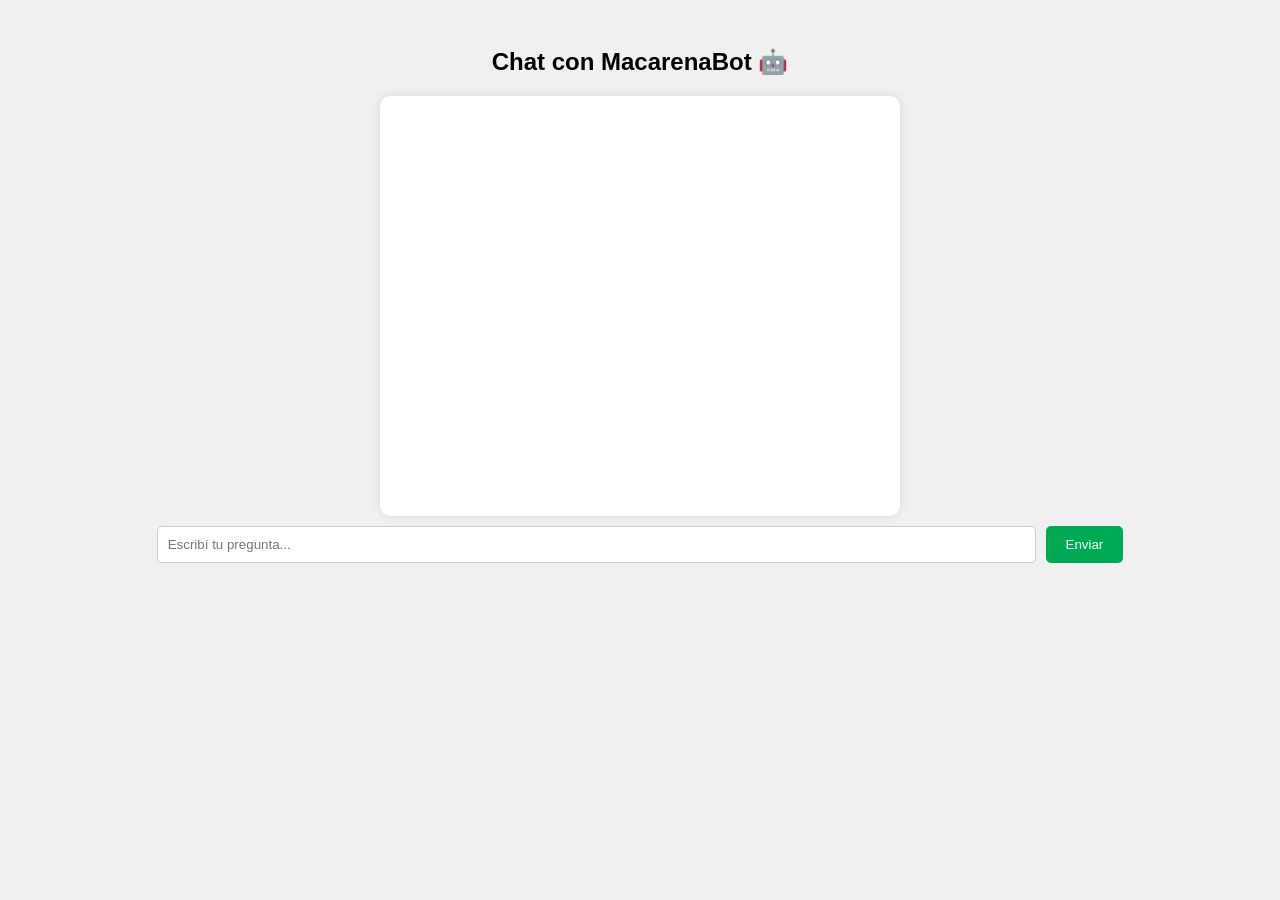
==== chatbot.html @ 209d799b "Agregar chatbot.html" ====
<!DOCTYPE html>
<html lang="es">
<head>
  <meta charset="UTF-8">
  <title>MacarenaBot 🤖</title>
  <style>
    body { font-family: sans-serif; background: #f0f0f0; padding: 20px; }
    #chatbox {
      width: 100%; max-width: 500px; height: 400px;
      background: #fff; border-radius: 10px; padding: 10px;
      margin: 0 auto; overflow-y: auto; box-shadow: 0 0 10px rgba(0,0,0,0.1);
    }
    .user { text-align: right; margin: 5px 0; color: #333; }
    .bot { text-align: left; margin: 5px 0; color: #0a5; }
    #controls { display: flex; justify-content: center; margin-top: 10px; }
    input[type="text"] {
      width: 70%; padding: 10px; border-radius: 5px;
      border: 1px solid #ccc; margin-right: 10px;
    }
    button {
      padding: 10px 20px; background: #0a5;
      color: white; border: none; border-radius: 5px;
    }
  </style>
</head>
<body>

  <h2 style="text-align:center;">Chat con MacarenaBot 🤖</h2>
  <div id="chatbox"></div>

  <div id="controls">
    <input type="text" id="userInput" placeholder="Escribí tu pregunta...">
    <button onclick="sendMessage()">Enviar</button>
  </div>

  <script>
    const token = "OA4QH7R5ROIWX4DZTC4FQIL6AWY26SQX"; // 🔐 Poné tu token de Wit.ai acá

    async function getWitResponse(message) {
      const response = await fetch("https://api.wit.ai/message?v=20240727&q=" + encodeURIComponent(message), {
        headers: {
          "Authorization": "Bearer " + token
        }
      });
      return await response.json();
    }

    async function sendMessage() {
      const input = document.getElementById("userInput");
      const message = input.value.trim();
      if (!message) return;

      appendMessage("user", message);
      input.value = "";

      try {
        const witData = await getWitResponse(message);
        const intent = witData.intents[0]?.name || "";
        let reply = "Lo siento, no entiendo eso todavía.";

        // 👉 Acá van todas las respuestas por intención:
        if (intent === "info_estudios") {
          reply = "Estoy estudiando para ser Analista de Sistemas en ORT y también Ingeniería en Informática en UADE.";
        } else if (intent === "info_experiencia") {
          reply = "Sí, tengo experiencia en soporte técnico dentro de una holding fintech.";
        } else if (intent === "saludo") {
          reply = "¡Hola! Soy MacarenaBot, ¿en qué te puedo ayudar?";
        } else if (intent === "despedida") {
          reply = "¡Hasta luego! 😊";
        } else if (intent === "linkedin") {
          reply = "Podés contactarme o ver mi perfil profesional acá 👉 [LinkedIn](https://www.linkedin.com/in/TU_USUARIO)";
        } else if (intent === "proyectos") {
          reply = "Sí, podés ver mis proyectos personales en esta misma web. También tengo código subido en GitHub 👉 https://github.com/TU_USUARIO";
        }

        appendMessage("bot", reply);
      } catch (error) {
        console.error("Error al conectar con Wit.ai:", error);
        appendMessage("bot", "Ups... hubo un problema al responder.");
      }
    }

    function appendMessage(sender, text) {
      const chatbox = document.getElementById("chatbox");
      const messageElem = document.createElement("div");
      messageElem.className = sender;

      // 👇 Esto permite mostrar links correctamente (si usás Markdown manual simple)
      if (text.includes("[") && text.includes("](")) {
        const tempDiv = document.createElement("div");
        tempDiv.innerHTML = text.replace(/\[([^\]]+)\]\(([^)]+)\)/g, `<a href="$2" target="_blank">$1</a>`);
        messageElem.innerHTML = tempDiv.innerHTML;
      } else {
        messageElem.textContent = text;
      }

      chatbox.appendChild(messageElem);
      chatbox.scrollTop = chatbox.scrollHeight;
    }
  </script>
</body>
</html>
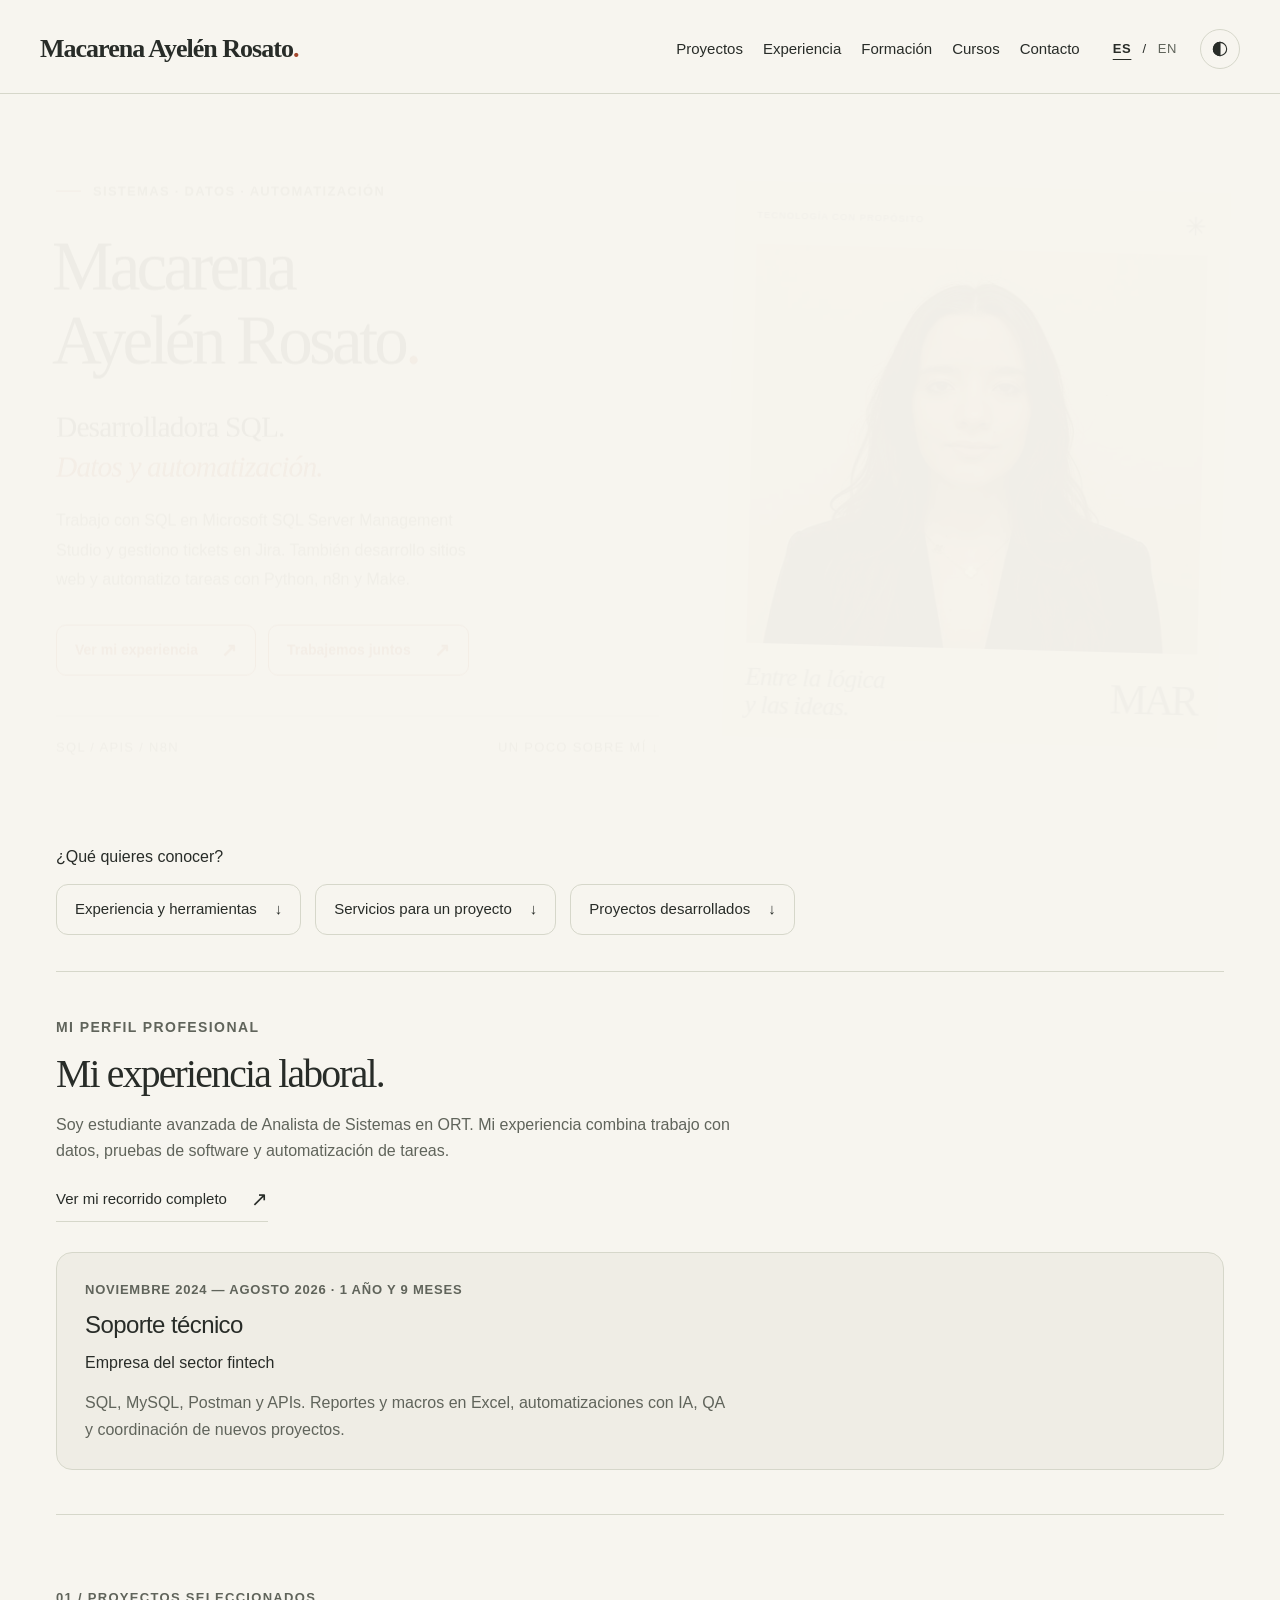
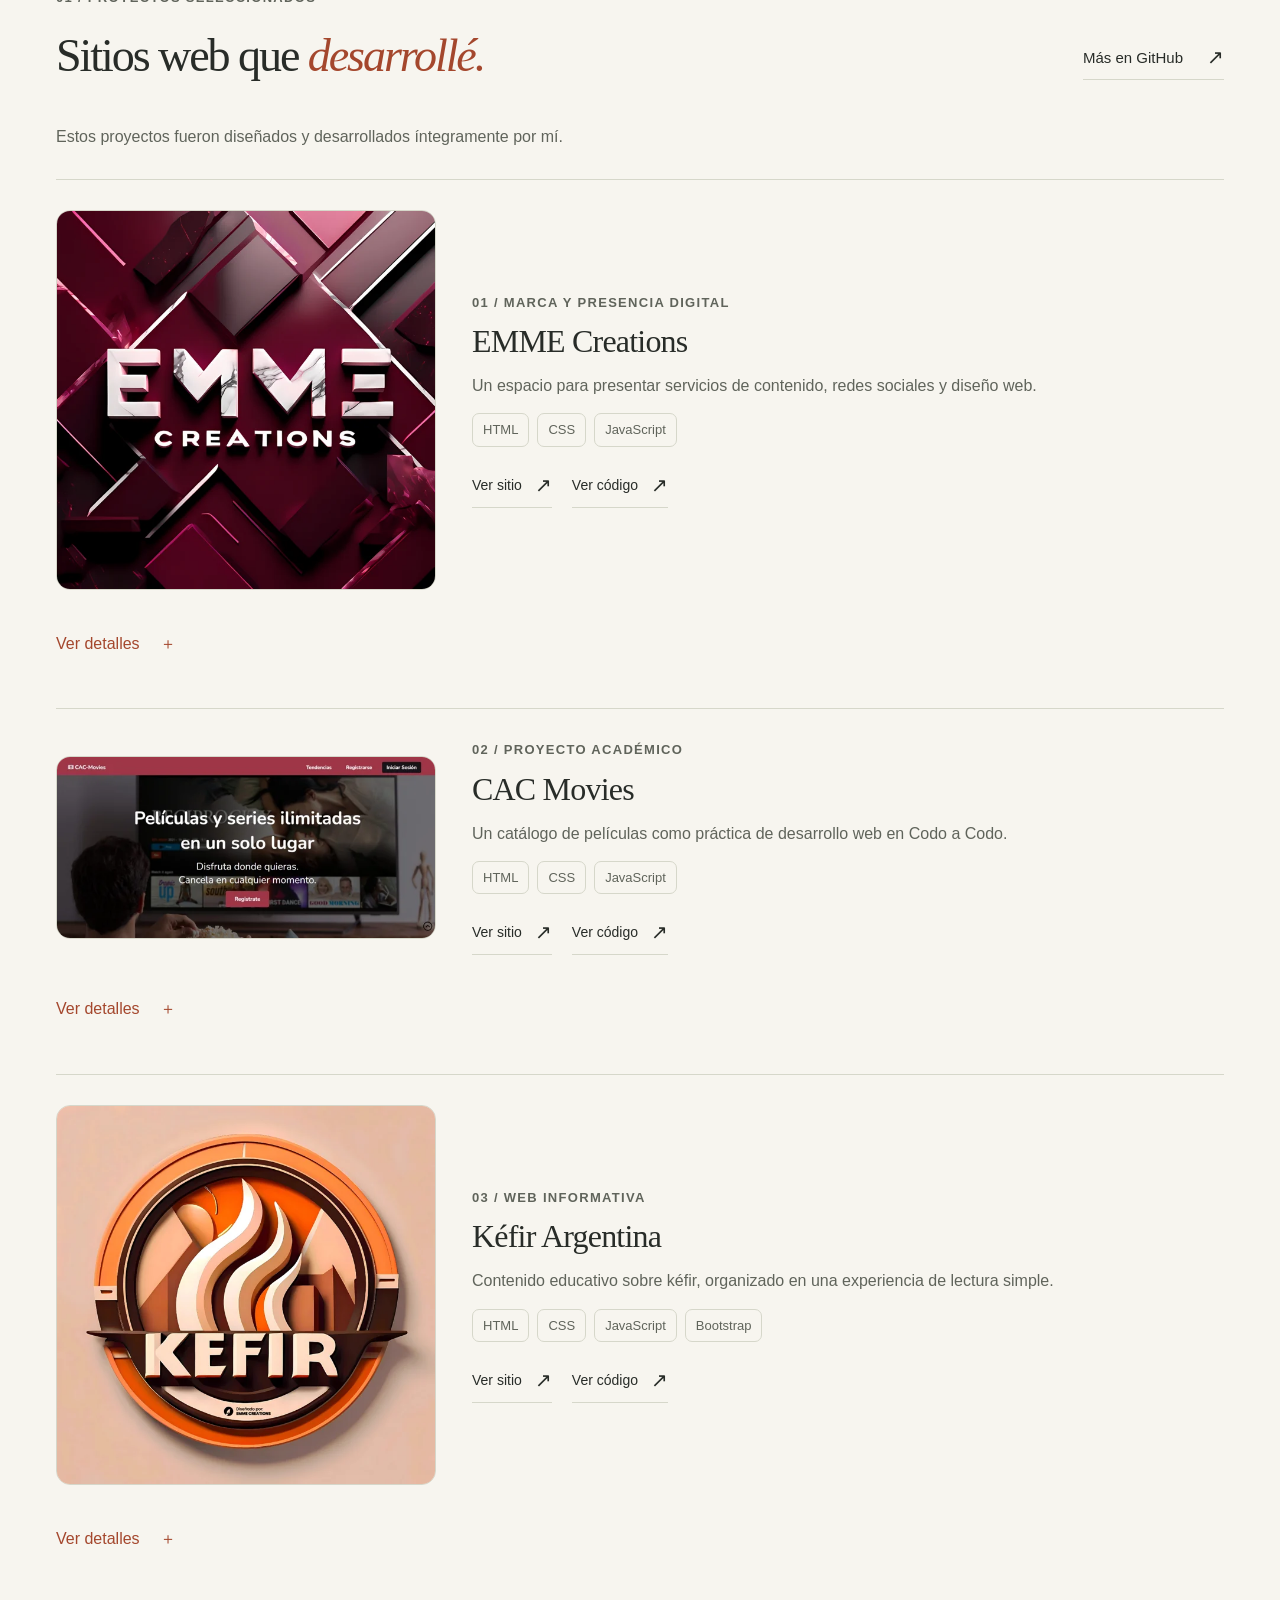
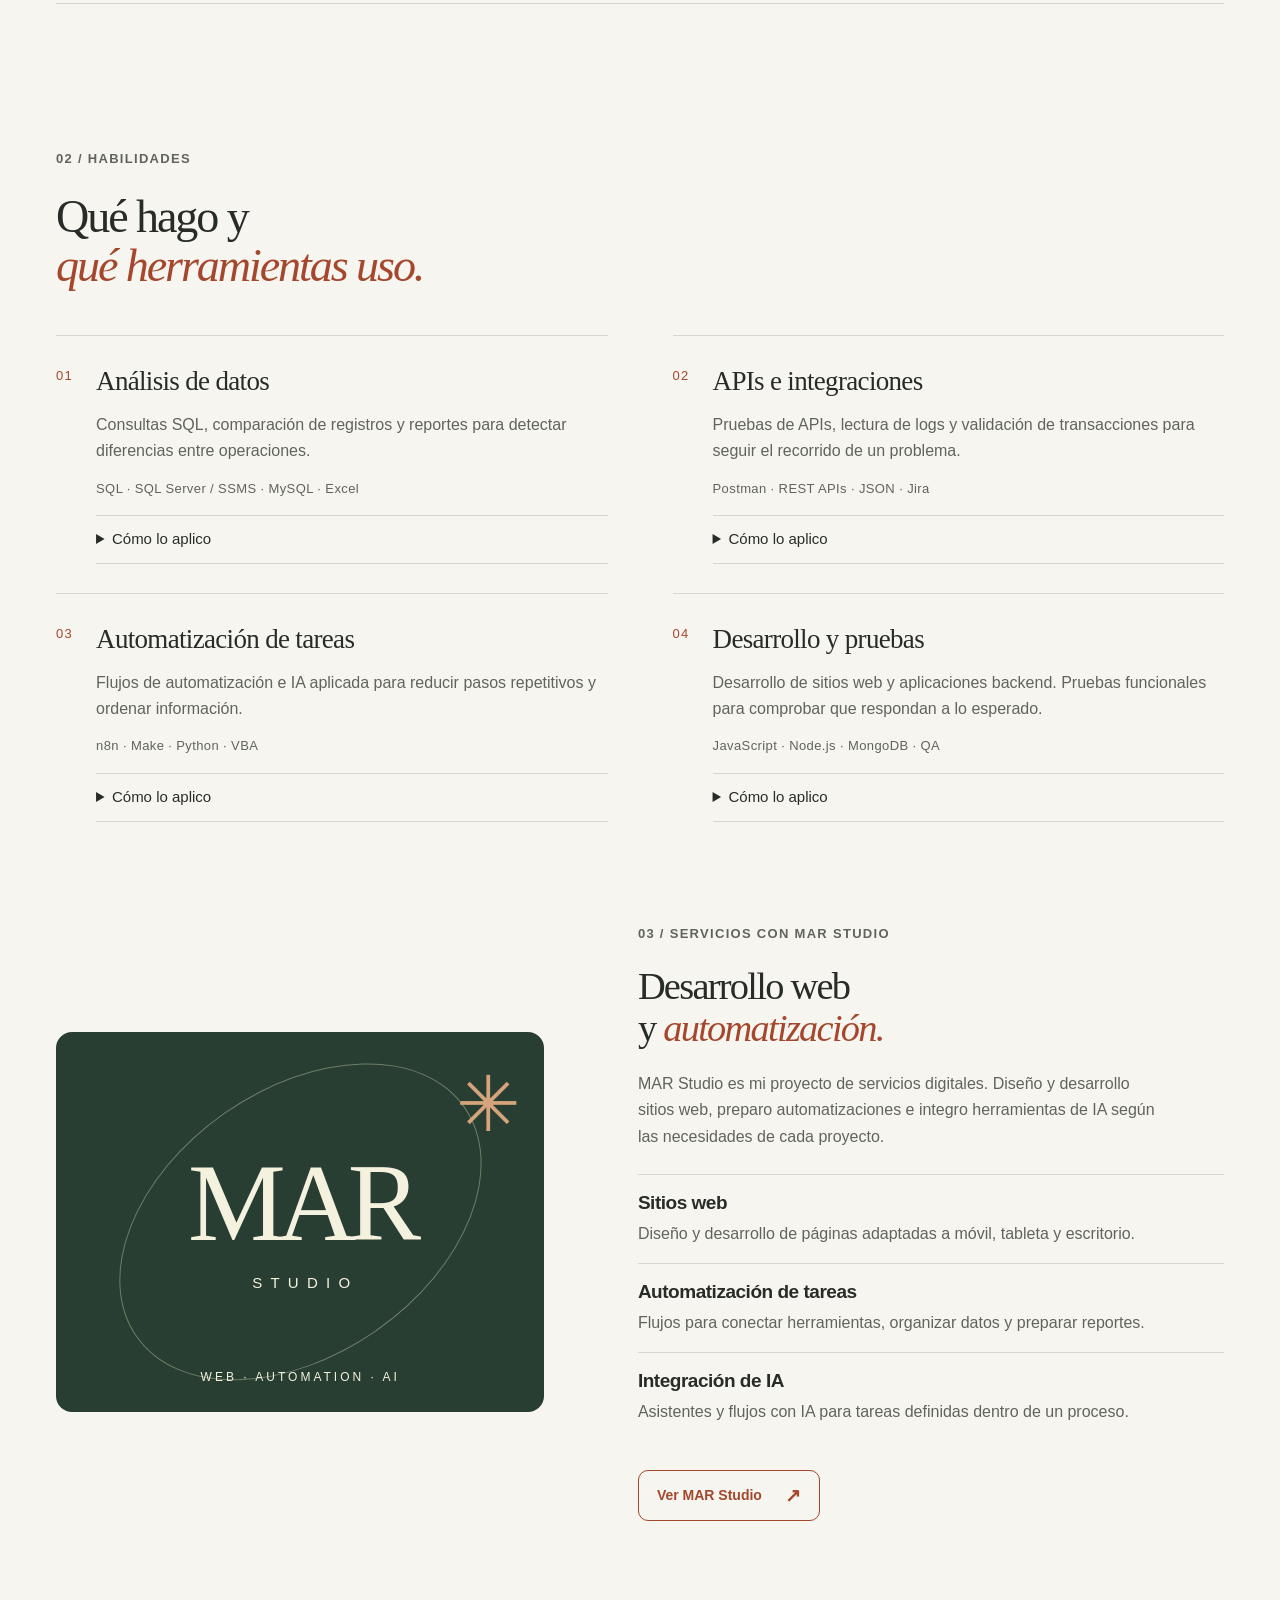
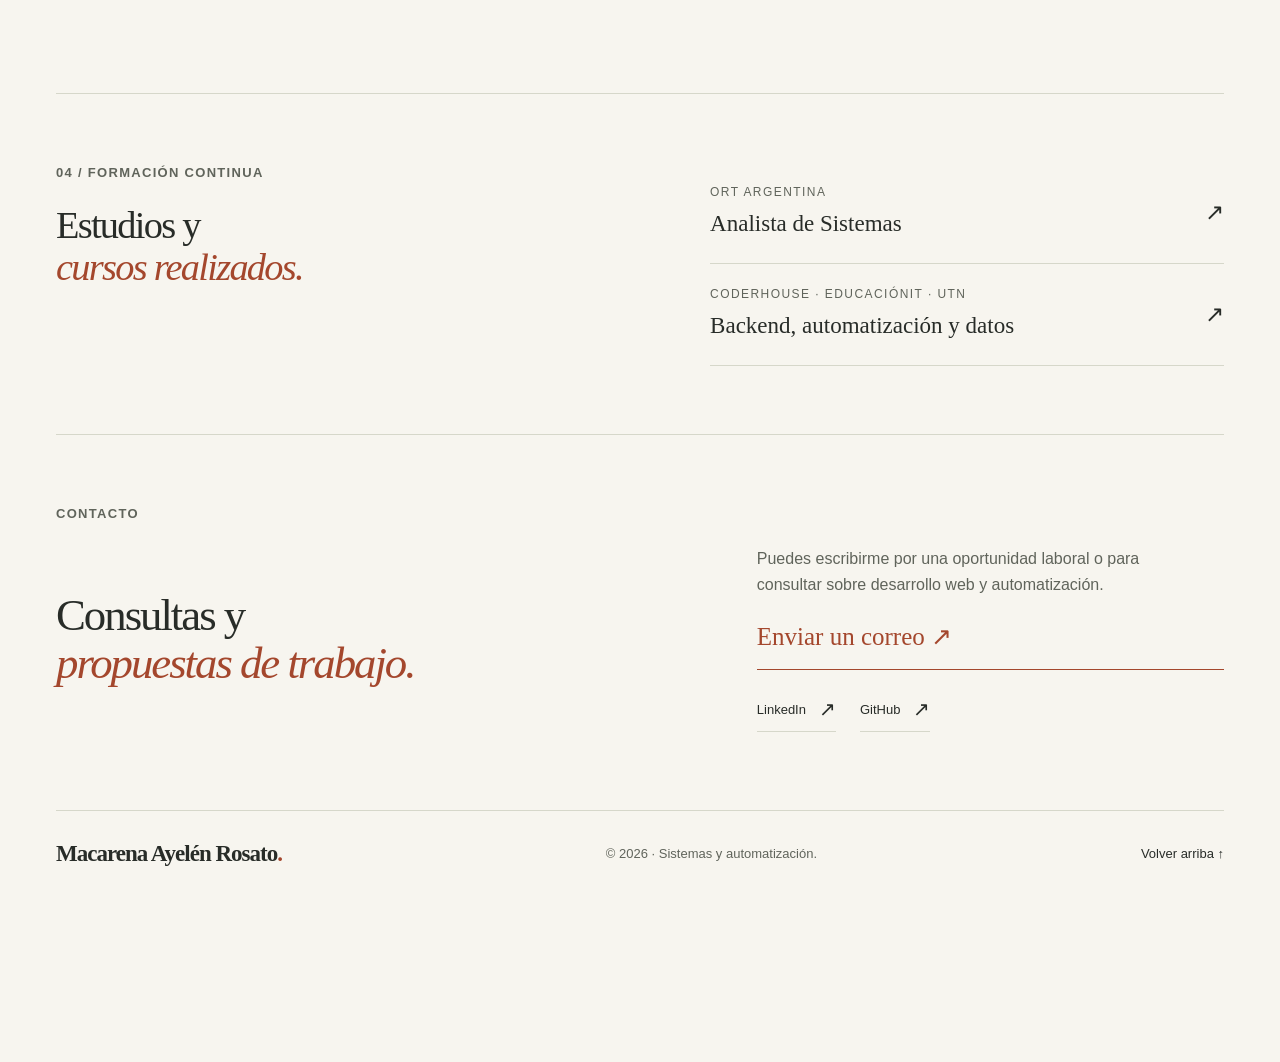
==== commit 7e789bbb: "Publica el portafolio de Macarena Ayelén Rosato" ====
--- a/chatbot.html
+++ b/chatbot.html
@@ -1,102 +1 @@
-<!DOCTYPE html>
-<html lang="es">
-<head>
-  <meta charset="UTF-8">
-  <title>MacarenaBot 🤖</title>
-  <style>
-    body { font-family: sans-serif; background: #f0f0f0; padding: 20px; }
-    #chatbox {
-      width: 100%; max-width: 500px; height: 400px;
-      background: #fff; border-radius: 10px; padding: 10px;
-      margin: 0 auto; overflow-y: auto; box-shadow: 0 0 10px rgba(0,0,0,0.1);
-    }
-    .user { text-align: right; margin: 5px 0; color: #333; }
-    .bot { text-align: left; margin: 5px 0; color: #0a5; }
-    #controls { display: flex; justify-content: center; margin-top: 10px; }
-    input[type="text"] {
-      width: 70%; padding: 10px; border-radius: 5px;
-      border: 1px solid #ccc; margin-right: 10px;
-    }
-    button {
-      padding: 10px 20px; background: #0a5;
-      color: white; border: none; border-radius: 5px;
-    }
-  </style>
-</head>
-<body>
-
-  <h2 style="text-align:center;">Chat con MacarenaBot 🤖</h2>
-  <div id="chatbox"></div>
-
-  <div id="controls">
-    <input type="text" id="userInput" placeholder="Escribí tu pregunta...">
-    <button onclick="sendMessage()">Enviar</button>
-  </div>
-
-  <script>
-    const token = "OA4QH7R5ROIWX4DZTC4FQIL6AWY26SQX"; // 🔐 Poné tu token de Wit.ai acá
-
-    async function getWitResponse(message) {
-      const response = await fetch("https://api.wit.ai/message?v=20240727&q=" + encodeURIComponent(message), {
-        headers: {
-          "Authorization": "Bearer " + token
-        }
-      });
-      return await response.json();
-    }
-
-    async function sendMessage() {
-      const input = document.getElementById("userInput");
-      const message = input.value.trim();
-      if (!message) return;
-
-      appendMessage("user", message);
-      input.value = "";
-
-      try {
-        const witData = await getWitResponse(message);
-        const intent = witData.intents[0]?.name || "";
-        let reply = "Lo siento, no entiendo eso todavía.";
-
-        // 👉 Acá van todas las respuestas por intención:
-        if (intent === "info_estudios") {
-          reply = "Estoy estudiando para ser Analista de Sistemas en ORT y también Ingeniería en Informática en UADE.";
-        } else if (intent === "info_experiencia") {
-          reply = "Sí, tengo experiencia en soporte técnico dentro de una holding fintech.";
-        } else if (intent === "saludo") {
-          reply = "¡Hola! Soy MacarenaBot, ¿en qué te puedo ayudar?";
-        } else if (intent === "despedida") {
-          reply = "¡Hasta luego! 😊";
-        } else if (intent === "linkedin") {
-          reply = "Podés contactarme o ver mi perfil profesional acá 👉 [LinkedIn](https://www.linkedin.com/in/TU_USUARIO)";
-        } else if (intent === "proyectos") {
-          reply = "Sí, podés ver mis proyectos personales en esta misma web. También tengo código subido en GitHub 👉 https://github.com/TU_USUARIO";
-        }
-
-        appendMessage("bot", reply);
-      } catch (error) {
-        console.error("Error al conectar con Wit.ai:", error);
-        appendMessage("bot", "Ups... hubo un problema al responder.");
-      }
-    }
-
-    function appendMessage(sender, text) {
-      const chatbox = document.getElementById("chatbox");
-      const messageElem = document.createElement("div");
-      messageElem.className = sender;
-
-      // 👇 Esto permite mostrar links correctamente (si usás Markdown manual simple)
-      if (text.includes("[") && text.includes("](")) {
-        const tempDiv = document.createElement("div");
-        tempDiv.innerHTML = text.replace(/\[([^\]]+)\]\(([^)]+)\)/g, `<a href="$2" target="_blank">$1</a>`);
-        messageElem.innerHTML = tempDiv.innerHTML;
-      } else {
-        messageElem.textContent = text;
-      }
-
-      chatbox.appendChild(messageElem);
-      chatbox.scrollTop = chatbox.scrollHeight;
-    }
-  </script>
-</body>
-</html>
+<!doctype html><html lang="es"><head><meta charset="utf-8"><meta name="viewport" content="width=device-width, initial-scale=1"><meta http-equiv="refresh" content="0; url=index.html#contact"><meta name="robots" content="noindex"><title>Contacto | Macarena Ayelén Rosato</title></head><body><a href="index.html#contact">Contactar a Macarena</a></body></html>
